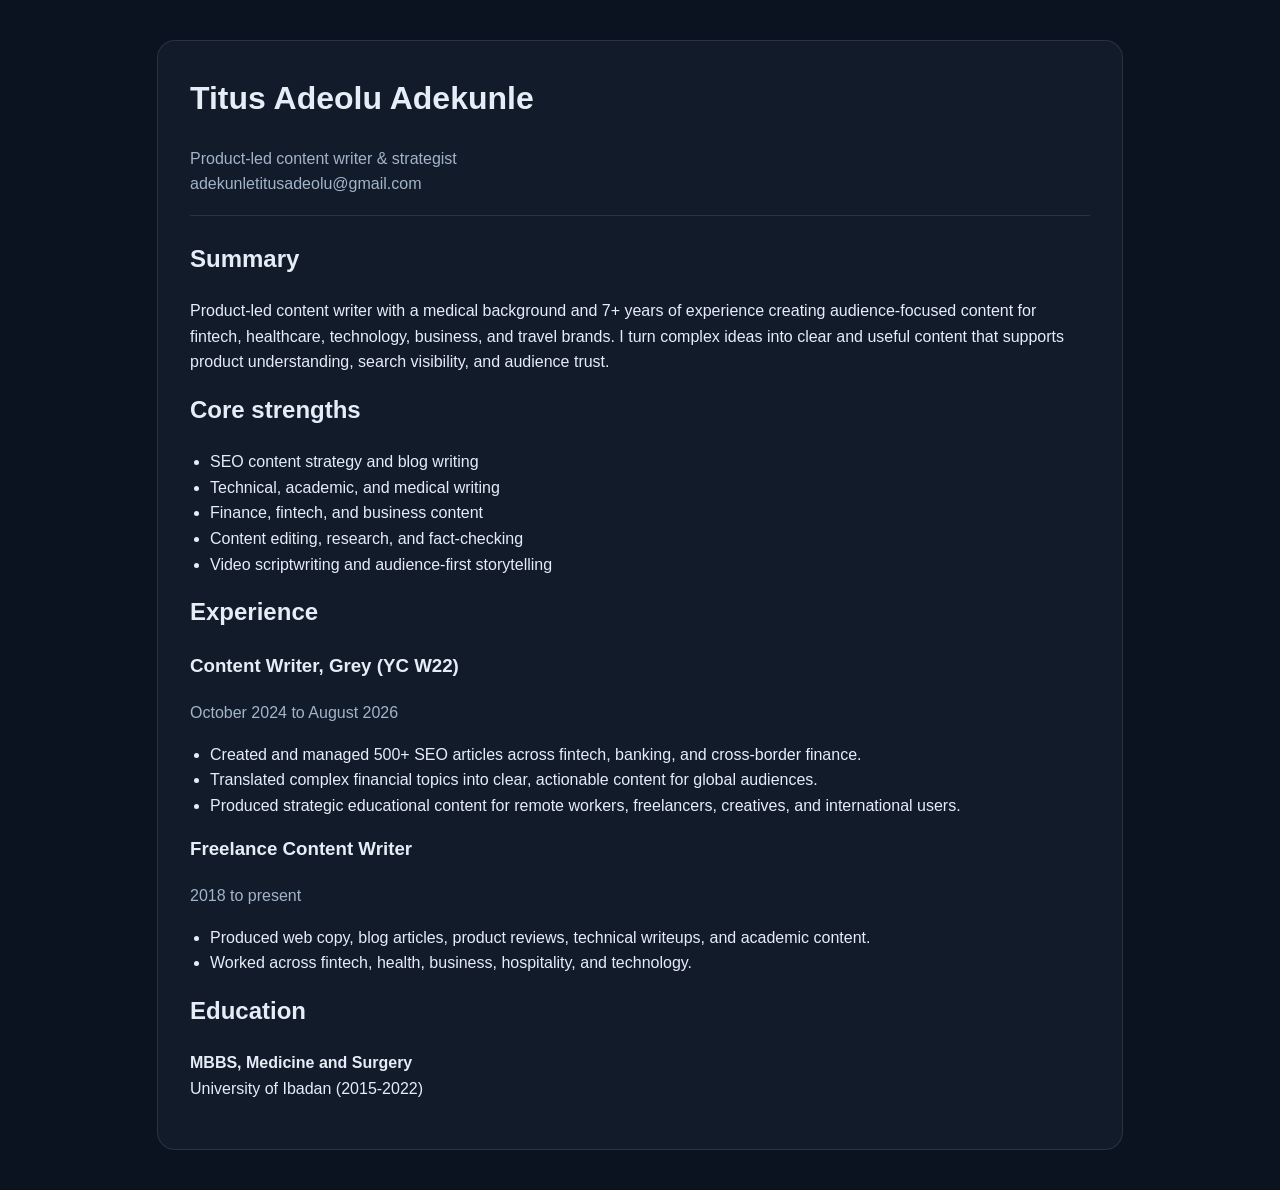
==== resume.html @ 1600ac65 "Publish portfolio with GitHub Pages workflow" ====
<!DOCTYPE html>
<html lang="en">
  <head>
    <meta charset="UTF-8" />
    <meta name="viewport" content="width=device-width, initial-scale=1.0" />
    <title>Titus Adeolu Adekunle | Resume</title>
    <style>
      body {
        margin: 0;
        font-family: Arial, sans-serif;
        background: #0b1220;
        color: #e6edf7;
        line-height: 1.6;
      }
      .container {
        max-width: 900px;
        margin: 40px auto;
        background: #111b2a;
        border: 1px solid rgba(148, 163, 184, 0.18);
        border-radius: 18px;
        padding: 32px;
      }
      h1, h2, h3 {
        margin-top: 0;
      }
      .header {
        border-bottom: 1px solid rgba(148, 163, 184, 0.18);
        margin-bottom: 24px;
        padding-bottom: 18px;
      }
      .meta {
        color: #a3b4c9;
      }
      ul {
        padding-left: 20px;
      }
      a {
        color: #7dd3fc;
      }
    </style>
  </head>
  <body>
    <div class="container">
      <div class="header">
        <h1>Titus Adeolu Adekunle</h1>
        <div class="meta">Product-led content writer &amp; strategist</div>
        <div class="meta">adekunletitusadeolu@gmail.com</div>
      </div>

      <section>
        <h2>Summary</h2>
        <p>
          Product-led content writer with a medical background and 7+ years of experience creating
          audience-focused content for fintech, healthcare, technology, business, and travel brands.
          I turn complex ideas into clear and useful content that supports product understanding,
          search visibility, and audience trust.
        </p>
      </section>

      <section>
        <h2>Core strengths</h2>
        <ul>
          <li>SEO content strategy and blog writing</li>
          <li>Technical, academic, and medical writing</li>
          <li>Finance, fintech, and business content</li>
          <li>Content editing, research, and fact-checking</li>
          <li>Video scriptwriting and audience-first storytelling</li>
        </ul>
      </section>

      <section>
        <h2>Experience</h2>
        <h3>Content Writer, Grey (YC W22)</h3>
        <p class="meta">October 2024 to August 2026</p>
        <ul>
          <li>Created and managed 500+ SEO articles across fintech, banking, and cross-border finance.</li>
          <li>Translated complex financial topics into clear, actionable content for global audiences.</li>
          <li>Produced strategic educational content for remote workers, freelancers, creatives, and international users.</li>
        </ul>

        <h3>Freelance Content Writer</h3>
        <p class="meta">2018 to present</p>
        <ul>
          <li>Produced web copy, blog articles, product reviews, technical writeups, and academic content.</li>
          <li>Worked across fintech, health, business, hospitality, and technology.</li>
        </ul>
      </section>

      <section>
        <h2>Education</h2>
        <p><strong>MBBS, Medicine and Surgery</strong><br />University of Ibadan (2015-2022)</p>
      </section>
    </div>
  </body>
</html>
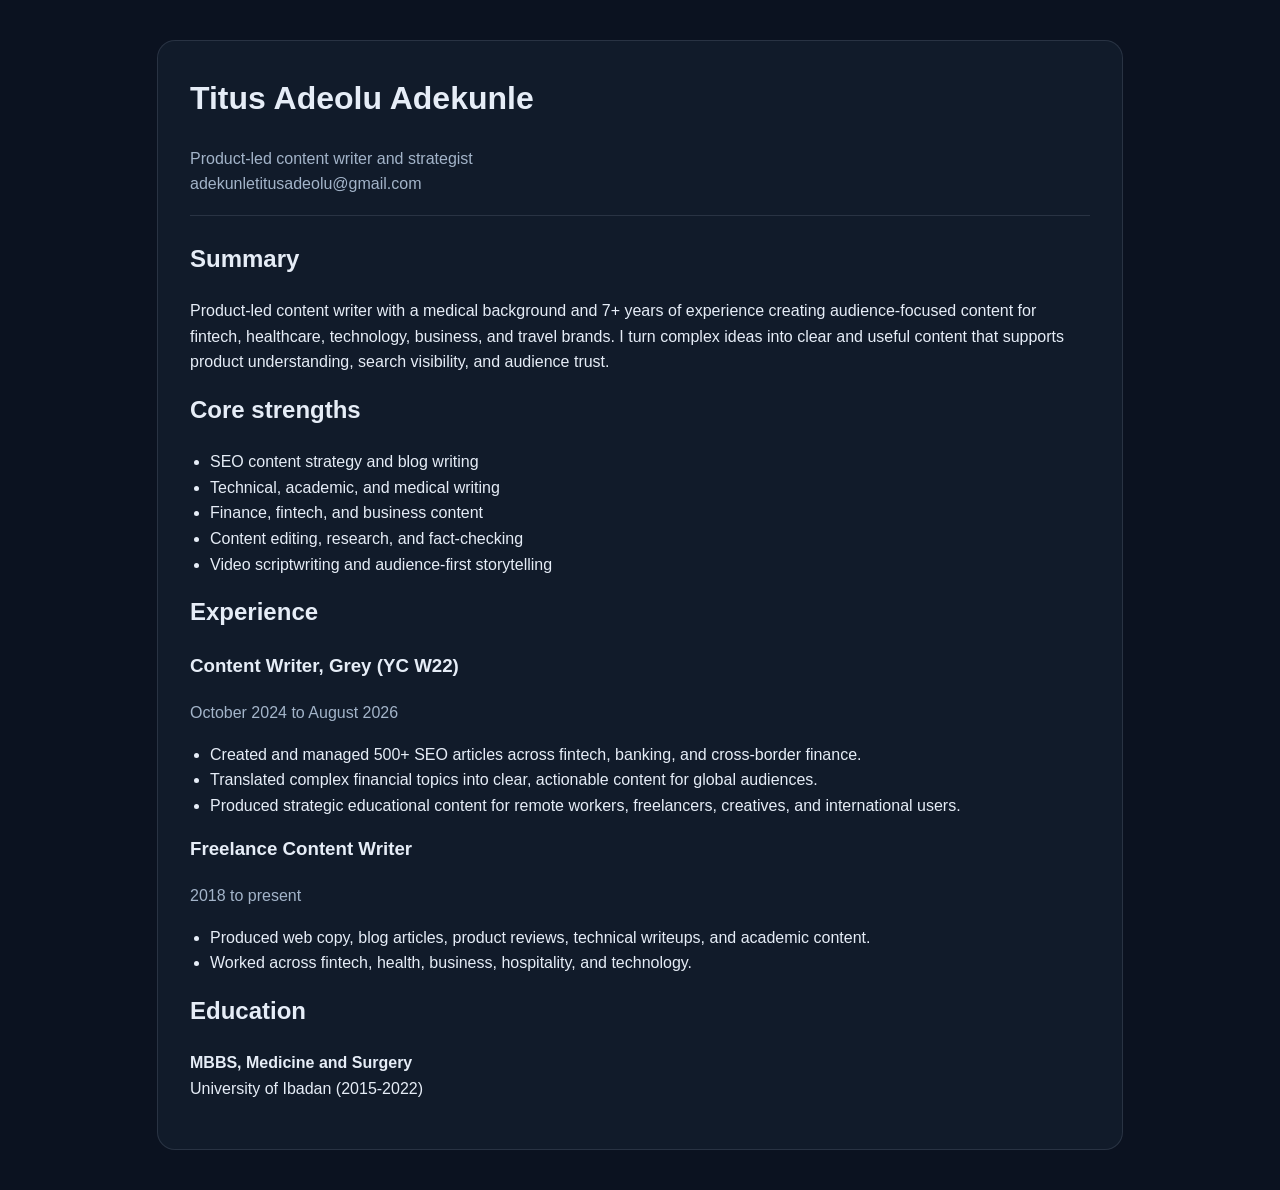
==== commit 04f67d3e: "Improve portfolio sharing and samples Co-authored-by: Copilot <223556219+Copilot@users.noreply.githu" ====
--- a/resume.html
+++ b/resume.html
@@ -3,7 +3,7 @@
   <head>
     <meta charset="UTF-8" />
     <meta name="viewport" content="width=device-width, initial-scale=1.0" />
-    <title>Titus Adeolu Adekunle | Resume</title>
+    <title>Titus Adeolu Adekunle | CV</title>
     <style>
       body {
         margin: 0;
@@ -43,7 +43,7 @@
     <div class="container">
       <div class="header">
         <h1>Titus Adeolu Adekunle</h1>
-        <div class="meta">Product-led content writer &amp; strategist</div>
+        <div class="meta">Product-led content writer and strategist</div>
         <div class="meta">adekunletitusadeolu@gmail.com</div>
       </div>
 
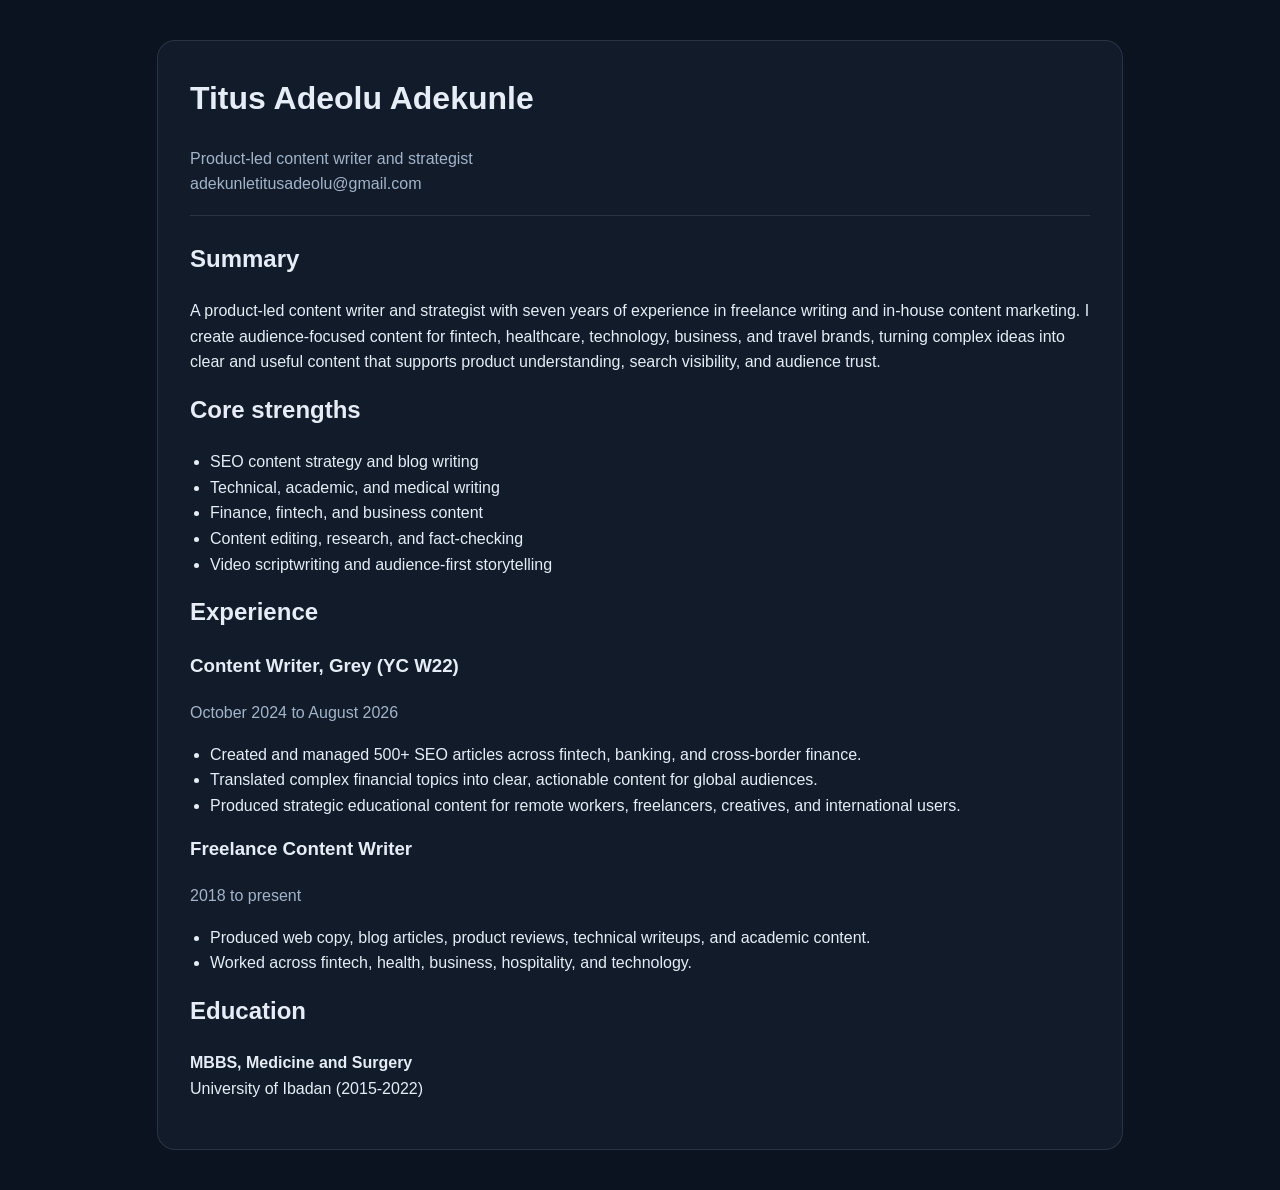
==== commit d4685de1: "Refresh portfolio copy and writing samples Co-authored-by: Copilot <223556219+Copilot@users.noreply." ====
--- a/resume.html
+++ b/resume.html
@@ -50,10 +50,10 @@
       <section>
         <h2>Summary</h2>
         <p>
-          Product-led content writer with a medical background and 7+ years of experience creating
-          audience-focused content for fintech, healthcare, technology, business, and travel brands.
-          I turn complex ideas into clear and useful content that supports product understanding,
-          search visibility, and audience trust.
+          A product-led content writer and strategist with seven years of experience in freelance
+          writing and in-house content marketing. I create audience-focused content for fintech,
+          healthcare, technology, business, and travel brands, turning complex ideas into clear and
+          useful content that supports product understanding, search visibility, and audience trust.
         </p>
       </section>
 
